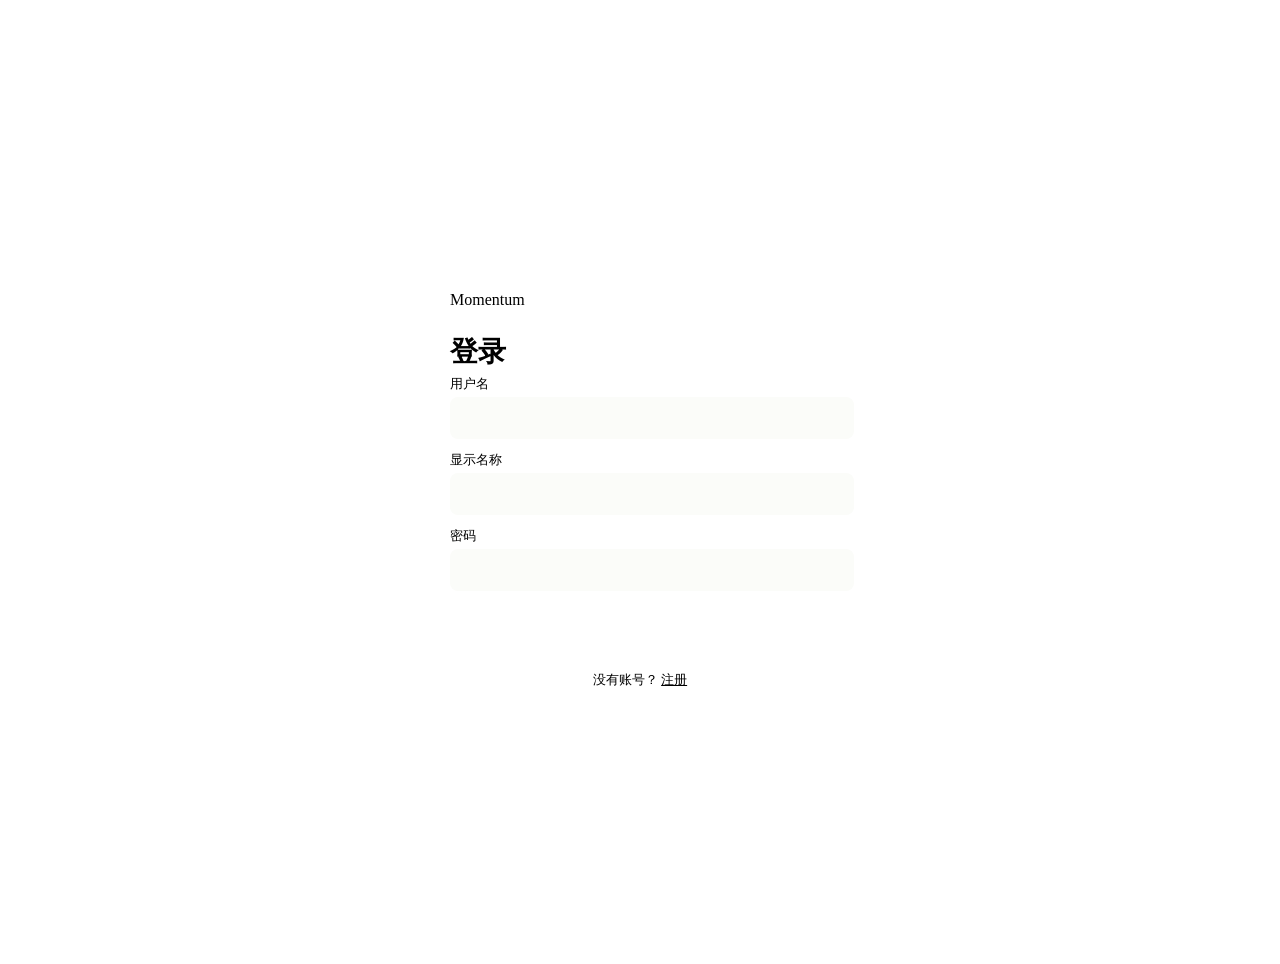
==== src/momentum_agent/static/login.html @ a0525ba6 "Momentum Task Agent: personal todo agent with OpenAI Agents SDK - Natural language task creation wit" ====
<!doctype html>
<html lang="zh-CN">
<head>
  <meta charset="utf-8" />
  <meta name="viewport" content="width=device-width, initial-scale=1" />
  <title>Momentum — 登录</title>
  <link rel="stylesheet" href="/app.css" />
  <style>
    .login-shell {
      display: flex; align-items: center; justify-content: center;
      min-height: 100vh; padding: 24px;
    }
    .login-card {
      width: 100%; max-width: 380px;
      background: var(--surface); border: 1px solid var(--line);
      border-radius: 12px; box-shadow: var(--shadow); padding: 32px;
    }
    .login-card h1 { margin: 0 0 4px; font-size: 28px; }
    .login-card .eyebrow { margin-bottom: 24px; }
    .login-card label { display: block; margin-bottom: 12px; font-size: 13px; color: var(--muted); }
    .login-card input { width: 100%; height: 42px; padding: 0 12px; margin-top: 4px;
      border: 1px solid var(--line); border-radius: 8px; background: #fbfcf9; color: var(--text); outline: none; }
    .login-card input:focus { border-color: var(--accent); box-shadow: 0 0 0 3px rgba(47,111,99,0.12); }
    .login-card button { width: 100%; height: 44px; margin-top: 8px;
      border: none; border-radius: 8px; background: var(--accent); color: #fff;
      font-size: 15px; font-weight: 600; cursor: pointer; }
    .login-card button:hover { background: var(--accent-strong); }
    .login-card .error { color: #a05d24; font-size: 13px; margin-top: 12px; text-align: center; }
    .login-card .switch { text-align: center; margin-top: 16px; font-size: 13px; color: var(--muted); }
    .login-card .switch a { color: var(--accent); cursor: pointer; text-decoration: underline; }
  </style>
</head>
<body>
<div class="login-shell">
  <div class="login-card">
    <p class="eyebrow">Momentum</p>
    <h1 id="formTitle">登录</h1>

    <form id="authForm">
      <label>用户名 <input id="userId" autocomplete="username" required /></label>
      <label id="displayNameLabel" hidden>显示名称 <input id="displayName" /></label>
      <label>密码 <input id="password" type="password" autocomplete="current-password" required /></label>
      <button type="submit" id="submitBtn">登录</button>
    </form>

    <div class="error" id="error"></div>
    <div class="switch">
      <span id="switchText">没有账号？</span>
      <a id="switchLink">注册</a>
    </div>
  </div>
</div>

<script>
// redirect if already logged in
if (localStorage.getItem("momentum_token")) {
  window.location.href = "/";
}

let mode = "login";

document.querySelector("#switchLink").addEventListener("click", () => {
  mode = mode === "login" ? "register" : "login";
  document.querySelector("#formTitle").textContent = mode === "login" ? "登录" : "注册";
  document.querySelector("#submitBtn").textContent = mode === "login" ? "登录" : "注册";
  document.querySelector("#displayNameLabel").hidden = mode === "login";
  document.querySelector("#switchText").textContent = mode === "login" ? "没有账号？" : "已有账号？";
  document.querySelector("#switchLink").textContent = mode === "login" ? "注册" : "登录";
  document.querySelector("#error").textContent = "";
});

document.querySelector("#authForm").addEventListener("submit", async (e) => {
  e.preventDefault();
  const el = document.querySelector("#error");
  el.textContent = "";

  const userId = document.querySelector("#userId").value.trim();
  const password = document.querySelector("#password").value.trim();
  if (!userId || !password) { el.textContent = "请填写用户名和密码"; return; }

  const endpoint = mode === "login" ? "/api/login" : "/api/register";
  const body = { user_id: userId, password };
  if (mode === "register") {
    const dn = document.querySelector("#displayName").value.trim();
    body.display_name = dn || userId;
    if (password.length < 4) { el.textContent = "密码至少 4 位"; return; }
  }

  try {
    const resp = await fetch(endpoint, {
      method: "POST",
      headers: { "Content-Type": "application/json" },
      body: JSON.stringify(body),
    });
    const data = await resp.json();
    if (!resp.ok) { el.textContent = data.error || "请求失败"; return; }

    if (mode === "login") {
      localStorage.setItem("momentum_token", data.token);
      localStorage.setItem("momentum_user", data.user_id);
      window.location.href = "/";
    } else {
      el.textContent = "";
      mode = "login";
      document.querySelector("#formTitle").textContent = "登录";
      document.querySelector("#submitBtn").textContent = "登录";
      document.querySelector("#displayNameLabel").hidden = true;
      document.querySelector("#switchText").textContent = "已有账号？";
      document.querySelector("#switchLink").textContent = "登录";
    }
  } catch (err) {
    el.textContent = "网络错误：" + err.message;
  }
});
</script>
</body>
</html>
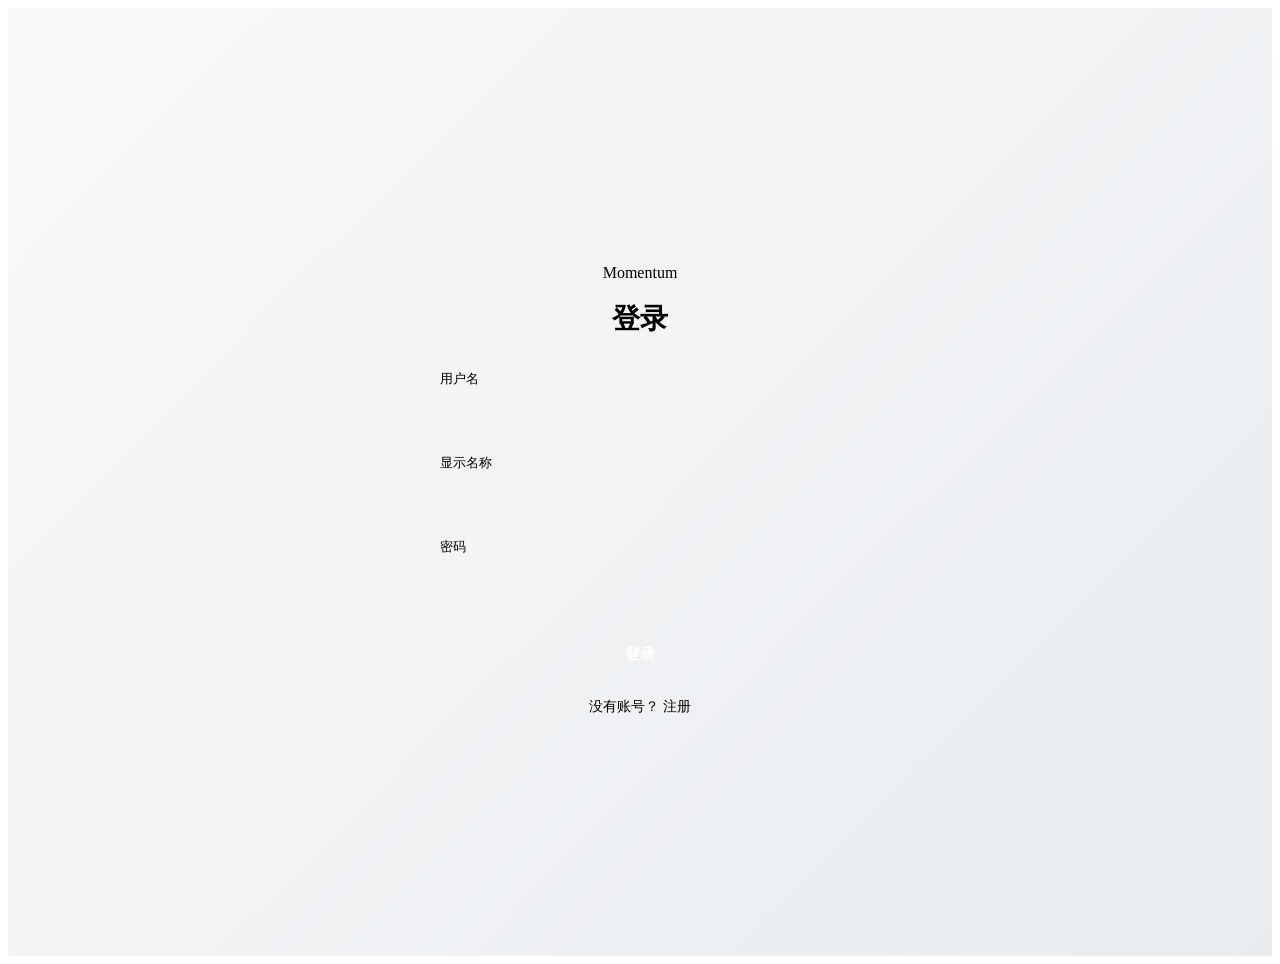
==== commit a36f44b4: "refactor: 代码重构 + 行为学习引擎 + 多端 UI 核心改动: - 清理死代码: _cached_body, SESSION_VERSION, _sessions, 合并重复AI解析函数 " ====
--- a/src/momentum_agent/static/login.html
+++ b/src/momentum_agent/static/login.html
@@ -2,32 +2,119 @@
 <html lang="zh-CN">
 <head>
   <meta charset="utf-8" />
-  <meta name="viewport" content="width=device-width, initial-scale=1" />
+  <meta name="viewport" content="width=device-width, initial-scale=1, viewport-fit=cover" />
+  <meta name="theme-color" content="#20c997" />
   <title>Momentum — 登录</title>
   <link rel="stylesheet" href="/app.css" />
   <style>
     .login-shell {
-      display: flex; align-items: center; justify-content: center;
-      min-height: 100vh; padding: 24px;
+      display: flex;
+      align-items: center;
+      justify-content: center;
+      min-height: 100vh;
+      min-height: 100dvh;
+      padding: 24px;
+      background: linear-gradient(135deg, #f8f9fa 0%, #e9ecef 100%);
     }
     .login-card {
-      width: 100%; max-width: 380px;
-      background: var(--surface); border: 1px solid var(--line);
-      border-radius: 12px; box-shadow: var(--shadow); padding: 32px;
-    }
-    .login-card h1 { margin: 0 0 4px; font-size: 28px; }
-    .login-card .eyebrow { margin-bottom: 24px; }
-    .login-card label { display: block; margin-bottom: 12px; font-size: 13px; color: var(--muted); }
-    .login-card input { width: 100%; height: 42px; padding: 0 12px; margin-top: 4px;
-      border: 1px solid var(--line); border-radius: 8px; background: #fbfcf9; color: var(--text); outline: none; }
-    .login-card input:focus { border-color: var(--accent); box-shadow: 0 0 0 3px rgba(47,111,99,0.12); }
-    .login-card button { width: 100%; height: 44px; margin-top: 8px;
-      border: none; border-radius: 8px; background: var(--accent); color: #fff;
-      font-size: 15px; font-weight: 600; cursor: pointer; }
-    .login-card button:hover { background: var(--accent-strong); }
-    .login-card .error { color: #a05d24; font-size: 13px; margin-top: 12px; text-align: center; }
-    .login-card .switch { text-align: center; margin-top: 16px; font-size: 13px; color: var(--muted); }
-    .login-card .switch a { color: var(--accent); cursor: pointer; text-decoration: underline; }
+      width: 100%;
+      max-width: 400px;
+      background: var(--surface);
+      border: 1px solid var(--border);
+      border-radius: var(--radius-xl);
+      box-shadow: var(--shadow-lg);
+      padding: 40px 32px;
+      animation: fadeIn 0.4s ease-out;
+    }
+    .login-card .eyebrow {
+      text-align: center;
+      margin-bottom: 8px;
+    }
+    .login-card h1 {
+      text-align: center;
+      margin-bottom: 32px;
+      font-size: 28px;
+    }
+    .login-card label {
+      display: block;
+      margin-bottom: 16px;
+      font-size: 13px;
+      font-weight: 500;
+      color: var(--text-secondary);
+    }
+    .login-card input {
+      width: 100%;
+      height: 44px;
+      padding: 0 14px;
+      margin-top: 6px;
+      border: 1px solid var(--border);
+      border-radius: var(--radius-sm);
+      background: var(--surface);
+      color: var(--text);
+      outline: none;
+      transition: all 0.2s;
+    }
+    .login-card input:focus {
+      border-color: var(--accent);
+      box-shadow: 0 0 0 3px var(--accent-bg);
+    }
+    .login-card button[type="submit"] {
+      width: 100%;
+      height: 48px;
+      margin-top: 8px;
+      border: none;
+      border-radius: var(--radius-sm);
+      background: var(--accent);
+      color: #fff;
+      font-size: 15px;
+      font-weight: 600;
+      cursor: pointer;
+      transition: all 0.2s;
+    }
+    .login-card button[type="submit"]:hover {
+      background: var(--accent-hover);
+    }
+    .login-card button[type="submit"]:active {
+      transform: scale(0.98);
+    }
+    .login-card .error {
+      color: var(--danger);
+      font-size: 13px;
+      margin-top: 16px;
+      text-align: center;
+      padding: 10px;
+      background: rgba(255, 107, 107, 0.1);
+      border-radius: var(--radius-sm);
+    }
+    .login-card .switch {
+      text-align: center;
+      margin-top: 20px;
+      font-size: 14px;
+      color: var(--text-secondary);
+    }
+    .login-card .switch a {
+      color: var(--accent);
+      cursor: pointer;
+      text-decoration: none;
+      font-weight: 500;
+    }
+    .login-card .switch a:hover {
+      text-decoration: underline;
+    }
+
+    @keyframes fadeIn {
+      from { opacity: 0; transform: translateY(16px); }
+      to { opacity: 1; transform: translateY(0); }
+    }
+
+    @media (max-width: 480px) {
+      .login-card {
+        padding: 32px 24px;
+      }
+      .login-card h1 {
+        font-size: 24px;
+      }
+    }
   </style>
 </head>
 <body>
@@ -43,7 +130,7 @@
       <button type="submit" id="submitBtn">登录</button>
     </form>
 
-    <div class="error" id="error"></div>
+    <div class="error" id="error" style="display: none;"></div>
     <div class="switch">
       <span id="switchText">没有账号？</span>
       <a id="switchLink">注册</a>
@@ -52,7 +139,6 @@
 </div>
 
 <script>
-// redirect if already logged in
 if (localStorage.getItem("momentum_token")) {
   window.location.href = "/";
 }
@@ -66,24 +152,24 @@
   document.querySelector("#displayNameLabel").hidden = mode === "login";
   document.querySelector("#switchText").textContent = mode === "login" ? "没有账号？" : "已有账号？";
   document.querySelector("#switchLink").textContent = mode === "login" ? "注册" : "登录";
-  document.querySelector("#error").textContent = "";
+  document.querySelector("#error").style.display = "none";
 });
 
 document.querySelector("#authForm").addEventListener("submit", async (e) => {
   e.preventDefault();
   const el = document.querySelector("#error");
-  el.textContent = "";
+  el.style.display = "none";
 
   const userId = document.querySelector("#userId").value.trim();
   const password = document.querySelector("#password").value.trim();
-  if (!userId || !password) { el.textContent = "请填写用户名和密码"; return; }
+  if (!userId || !password) { el.textContent = "请填写用户名和密码"; el.style.display = "block"; return; }
 
   const endpoint = mode === "login" ? "/api/login" : "/api/register";
   const body = { user_id: userId, password };
   if (mode === "register") {
     const dn = document.querySelector("#displayName").value.trim();
     body.display_name = dn || userId;
-    if (password.length < 4) { el.textContent = "密码至少 4 位"; return; }
+    if (password.length < 4) { el.textContent = "密码至少 4 位"; el.style.display = "block"; return; }
   }
 
   try {
@@ -93,14 +179,14 @@
       body: JSON.stringify(body),
     });
     const data = await resp.json();
-    if (!resp.ok) { el.textContent = data.error || "请求失败"; return; }
+    if (!resp.ok) { el.textContent = data.error || "请求失败"; el.style.display = "block"; return; }
 
     if (mode === "login") {
       localStorage.setItem("momentum_token", data.token);
       localStorage.setItem("momentum_user", data.user_id);
       window.location.href = "/";
     } else {
-      el.textContent = "";
+      el.style.display = "none";
       mode = "login";
       document.querySelector("#formTitle").textContent = "登录";
       document.querySelector("#submitBtn").textContent = "登录";
@@ -110,6 +196,7 @@
     }
   } catch (err) {
     el.textContent = "网络错误：" + err.message;
+    el.style.display = "block";
   }
 });
 </script>
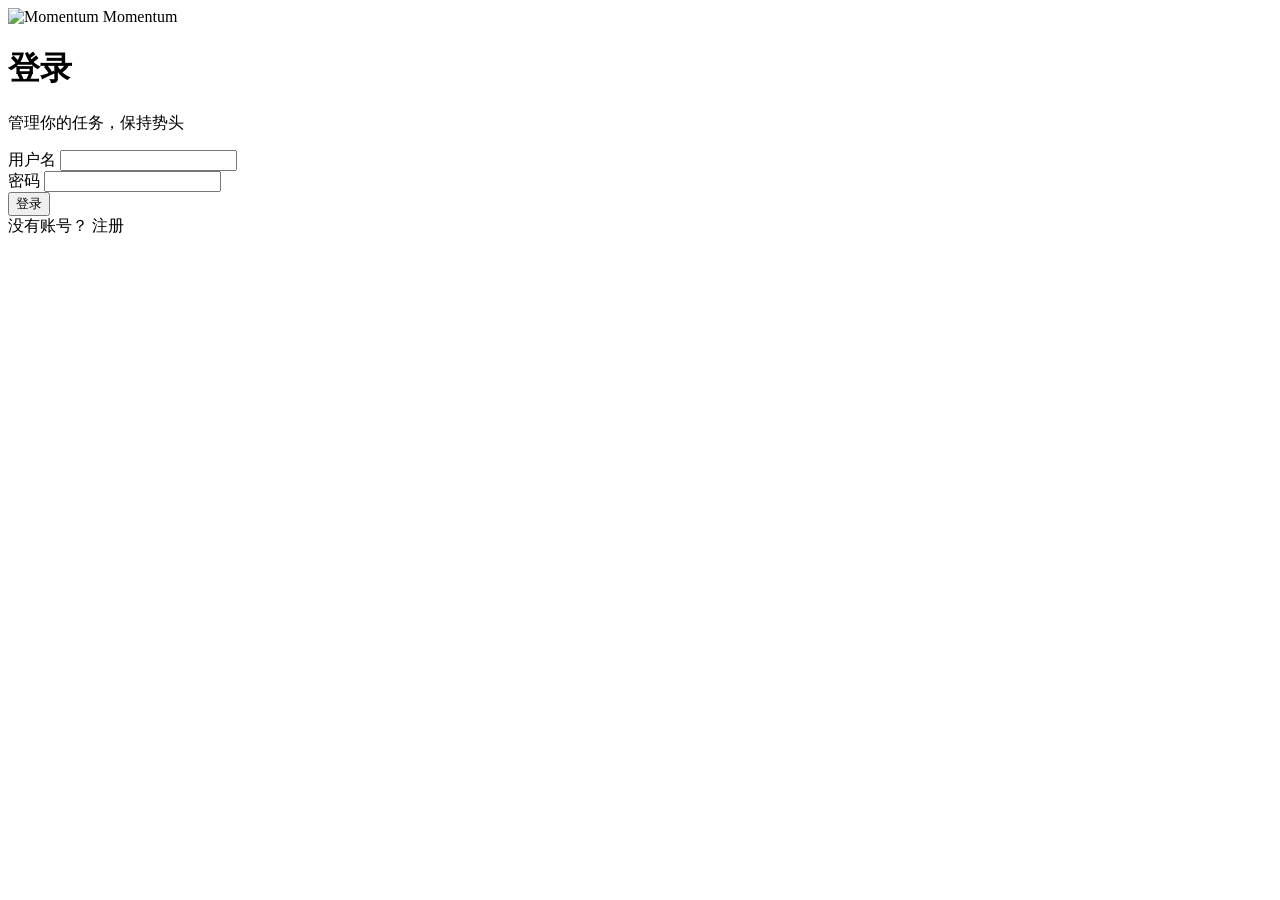
==== commit 0a3c8f2c: "feat: Agent SDK 深度集成 - 对话记忆、真流式、多Agent协作" ====
--- a/src/momentum_agent/static/login.html
+++ b/src/momentum_agent/static/login.html
@@ -3,202 +3,128 @@
 <head>
   <meta charset="utf-8" />
   <meta name="viewport" content="width=device-width, initial-scale=1, viewport-fit=cover" />
-  <meta name="theme-color" content="#20c997" />
+  <meta name="theme-color" content="#fafafa" />
   <title>Momentum — 登录</title>
   <link rel="stylesheet" href="/app.css" />
-  <style>
-    .login-shell {
-      display: flex;
-      align-items: center;
-      justify-content: center;
-      min-height: 100vh;
-      min-height: 100dvh;
-      padding: 24px;
-      background: linear-gradient(135deg, #f8f9fa 0%, #e9ecef 100%);
-    }
-    .login-card {
-      width: 100%;
-      max-width: 400px;
-      background: var(--surface);
-      border: 1px solid var(--border);
-      border-radius: var(--radius-xl);
-      box-shadow: var(--shadow-lg);
-      padding: 40px 32px;
-      animation: fadeIn 0.4s ease-out;
-    }
-    .login-card .eyebrow {
-      text-align: center;
-      margin-bottom: 8px;
-    }
-    .login-card h1 {
-      text-align: center;
-      margin-bottom: 32px;
-      font-size: 28px;
-    }
-    .login-card label {
-      display: block;
-      margin-bottom: 16px;
-      font-size: 13px;
-      font-weight: 500;
-      color: var(--text-secondary);
-    }
-    .login-card input {
-      width: 100%;
-      height: 44px;
-      padding: 0 14px;
-      margin-top: 6px;
-      border: 1px solid var(--border);
-      border-radius: var(--radius-sm);
-      background: var(--surface);
-      color: var(--text);
-      outline: none;
-      transition: all 0.2s;
-    }
-    .login-card input:focus {
-      border-color: var(--accent);
-      box-shadow: 0 0 0 3px var(--accent-bg);
-    }
-    .login-card button[type="submit"] {
-      width: 100%;
-      height: 48px;
-      margin-top: 8px;
-      border: none;
-      border-radius: var(--radius-sm);
-      background: var(--accent);
-      color: #fff;
-      font-size: 15px;
-      font-weight: 600;
-      cursor: pointer;
-      transition: all 0.2s;
-    }
-    .login-card button[type="submit"]:hover {
-      background: var(--accent-hover);
-    }
-    .login-card button[type="submit"]:active {
-      transform: scale(0.98);
-    }
-    .login-card .error {
-      color: var(--danger);
-      font-size: 13px;
-      margin-top: 16px;
-      text-align: center;
-      padding: 10px;
-      background: rgba(255, 107, 107, 0.1);
-      border-radius: var(--radius-sm);
-    }
-    .login-card .switch {
-      text-align: center;
-      margin-top: 20px;
-      font-size: 14px;
-      color: var(--text-secondary);
-    }
-    .login-card .switch a {
-      color: var(--accent);
-      cursor: pointer;
-      text-decoration: none;
-      font-weight: 500;
-    }
-    .login-card .switch a:hover {
-      text-decoration: underline;
-    }
+  <link rel="icon" type="image/svg+xml" href="/icon.svg" />
+</head>
+<body class="auth-page">
+  <div class="auth-card">
+    <div class="brand">
+      <img src="/icon.svg" alt="Momentum" />
+      <span>Momentum</span>
+    </div>
+    <h1 id="formTitle">登录</h1>
+    <p class="subtitle">管理你的任务，保持势头</p>
 
-    @keyframes fadeIn {
-      from { opacity: 0; transform: translateY(16px); }
-      to { opacity: 1; transform: translateY(0); }
-    }
-
-    @media (max-width: 480px) {
-      .login-card {
-        padding: 32px 24px;
-      }
-      .login-card h1 {
-        font-size: 24px;
-      }
-    }
-  </style>
-</head>
-<body>
-<div class="login-shell">
-  <div class="login-card">
-    <p class="eyebrow">Momentum</p>
-    <h1 id="formTitle">登录</h1>
-
-    <form id="authForm">
-      <label>用户名 <input id="userId" autocomplete="username" required /></label>
-      <label id="displayNameLabel" hidden>显示名称 <input id="displayName" /></label>
-      <label>密码 <input id="password" type="password" autocomplete="current-password" required /></label>
-      <button type="submit" id="submitBtn">登录</button>
+    <form id="authForm" autocomplete="on">
+      <div class="form-group">
+        <label for="userId">用户名</label>
+        <input id="userId" autocomplete="username" required />
+      </div>
+      <div class="form-group" id="displayNameLabel" hidden>
+        <label for="displayName">显示名称</label>
+        <input id="displayName" autocomplete="nickname" />
+      </div>
+      <div class="form-group">
+        <label for="password">密码</label>
+        <input id="password" type="password" autocomplete="current-password" required />
+      </div>
+      <div class="error" id="error"></div>
+      <button type="submit" class="submit-btn" id="submitBtn">登录</button>
     </form>
 
-    <div class="error" id="error" style="display: none;"></div>
-    <div class="switch">
+    <div class="switch-row">
       <span id="switchText">没有账号？</span>
       <a id="switchLink">注册</a>
     </div>
   </div>
-</div>
 
-<script>
-if (localStorage.getItem("momentum_token")) {
-  window.location.href = "/";
-}
+  <script>
+    function qs(sel) { return document.querySelector(sel); }
 
-let mode = "login";
+    if (localStorage.getItem("momentum_token")) {
+      window.location.href = "/";
+      throw new Error("redirect");
+    }
 
-document.querySelector("#switchLink").addEventListener("click", () => {
-  mode = mode === "login" ? "register" : "login";
-  document.querySelector("#formTitle").textContent = mode === "login" ? "登录" : "注册";
-  document.querySelector("#submitBtn").textContent = mode === "login" ? "登录" : "注册";
-  document.querySelector("#displayNameLabel").hidden = mode === "login";
-  document.querySelector("#switchText").textContent = mode === "login" ? "没有账号？" : "已有账号？";
-  document.querySelector("#switchLink").textContent = mode === "login" ? "注册" : "登录";
-  document.querySelector("#error").style.display = "none";
-});
+    let mode = "login";
 
-document.querySelector("#authForm").addEventListener("submit", async (e) => {
-  e.preventDefault();
-  const el = document.querySelector("#error");
-  el.style.display = "none";
+    function switchMode() {
+      mode = mode === "login" ? "register" : "login";
+      qs("#formTitle").textContent = mode === "login" ? "登录" : "注册";
+      qs("#submitBtn").textContent = mode === "login" ? "登录" : "注册";
+      qs("#displayNameLabel").hidden = mode === "login";
+      qs("#switchText").textContent = mode === "login" ? "没有账号？" : "已有账号？";
+      qs("#switchLink").textContent = mode === "login" ? "注册" : "登录";
+      qs("#error").style.display = "none";
+      qs("#userId").focus();
+    }
 
-  const userId = document.querySelector("#userId").value.trim();
-  const password = document.querySelector("#password").value.trim();
-  if (!userId || !password) { el.textContent = "请填写用户名和密码"; el.style.display = "block"; return; }
+    qs("#switchLink").addEventListener("click", switchMode);
 
-  const endpoint = mode === "login" ? "/api/login" : "/api/register";
-  const body = { user_id: userId, password };
-  if (mode === "register") {
-    const dn = document.querySelector("#displayName").value.trim();
-    body.display_name = dn || userId;
-    if (password.length < 4) { el.textContent = "密码至少 4 位"; el.style.display = "block"; return; }
-  }
+    qs("#authForm").addEventListener("submit", async (e) => {
+      e.preventDefault();
+      const errEl = qs("#error");
+      errEl.style.display = "none";
+      errEl.style.color = "";
+      errEl.style.background = "";
+      errEl.style.borderColor = "";
 
-  try {
-    const resp = await fetch(endpoint, {
-      method: "POST",
-      headers: { "Content-Type": "application/json" },
-      body: JSON.stringify(body),
+      const userId = qs("#userId").value.trim();
+      const password = qs("#password").value.trim();
+
+      if (!userId || !password) {
+        errEl.textContent = "请填写用户名和密码";
+        errEl.style.display = "block";
+        return;
+      }
+
+      const endpoint = mode === "login" ? "/api/login" : "/api/register";
+      const body = { user_id: userId, password };
+
+      if (mode === "register") {
+        const dn = qs("#displayName").value.trim();
+        body.display_name = dn || userId;
+        if (password.length < 4) {
+          errEl.textContent = "密码至少 4 位";
+          errEl.style.display = "block";
+          return;
+        }
+      }
+
+      try {
+        const resp = await fetch(endpoint, {
+          method: "POST",
+          headers: { "Content-Type": "application/json" },
+          body: JSON.stringify(body),
+        });
+        const data = await resp.json();
+
+        if (!resp.ok) {
+          errEl.textContent = data.error || "请求失败";
+          errEl.style.display = "block";
+          return;
+        }
+
+        if (mode === "login") {
+          localStorage.setItem("momentum_token", data.token);
+          localStorage.setItem("momentum_user", data.user_id);
+          window.location.href = "/";
+        } else {
+          switchMode();
+          qs("#password").value = "";
+          errEl.textContent = "注册成功，请登录";
+          errEl.style.display = "block";
+          errEl.style.color = "var(--success)";
+          errEl.style.background = "var(--success-bg)";
+          errEl.style.borderColor = "var(--success)";
+        }
+      } catch (err) {
+        errEl.textContent = "网络错误：" + err.message;
+        errEl.style.display = "block";
+      }
     });
-    const data = await resp.json();
-    if (!resp.ok) { el.textContent = data.error || "请求失败"; el.style.display = "block"; return; }
-
-    if (mode === "login") {
-      localStorage.setItem("momentum_token", data.token);
-      localStorage.setItem("momentum_user", data.user_id);
-      window.location.href = "/";
-    } else {
-      el.style.display = "none";
-      mode = "login";
-      document.querySelector("#formTitle").textContent = "登录";
-      document.querySelector("#submitBtn").textContent = "登录";
-      document.querySelector("#displayNameLabel").hidden = true;
-      document.querySelector("#switchText").textContent = "已有账号？";
-      document.querySelector("#switchLink").textContent = "登录";
-    }
-  } catch (err) {
-    el.textContent = "网络错误：" + err.message;
-    el.style.display = "block";
-  }
-});
-</script>
+  </script>
 </body>
 </html>
